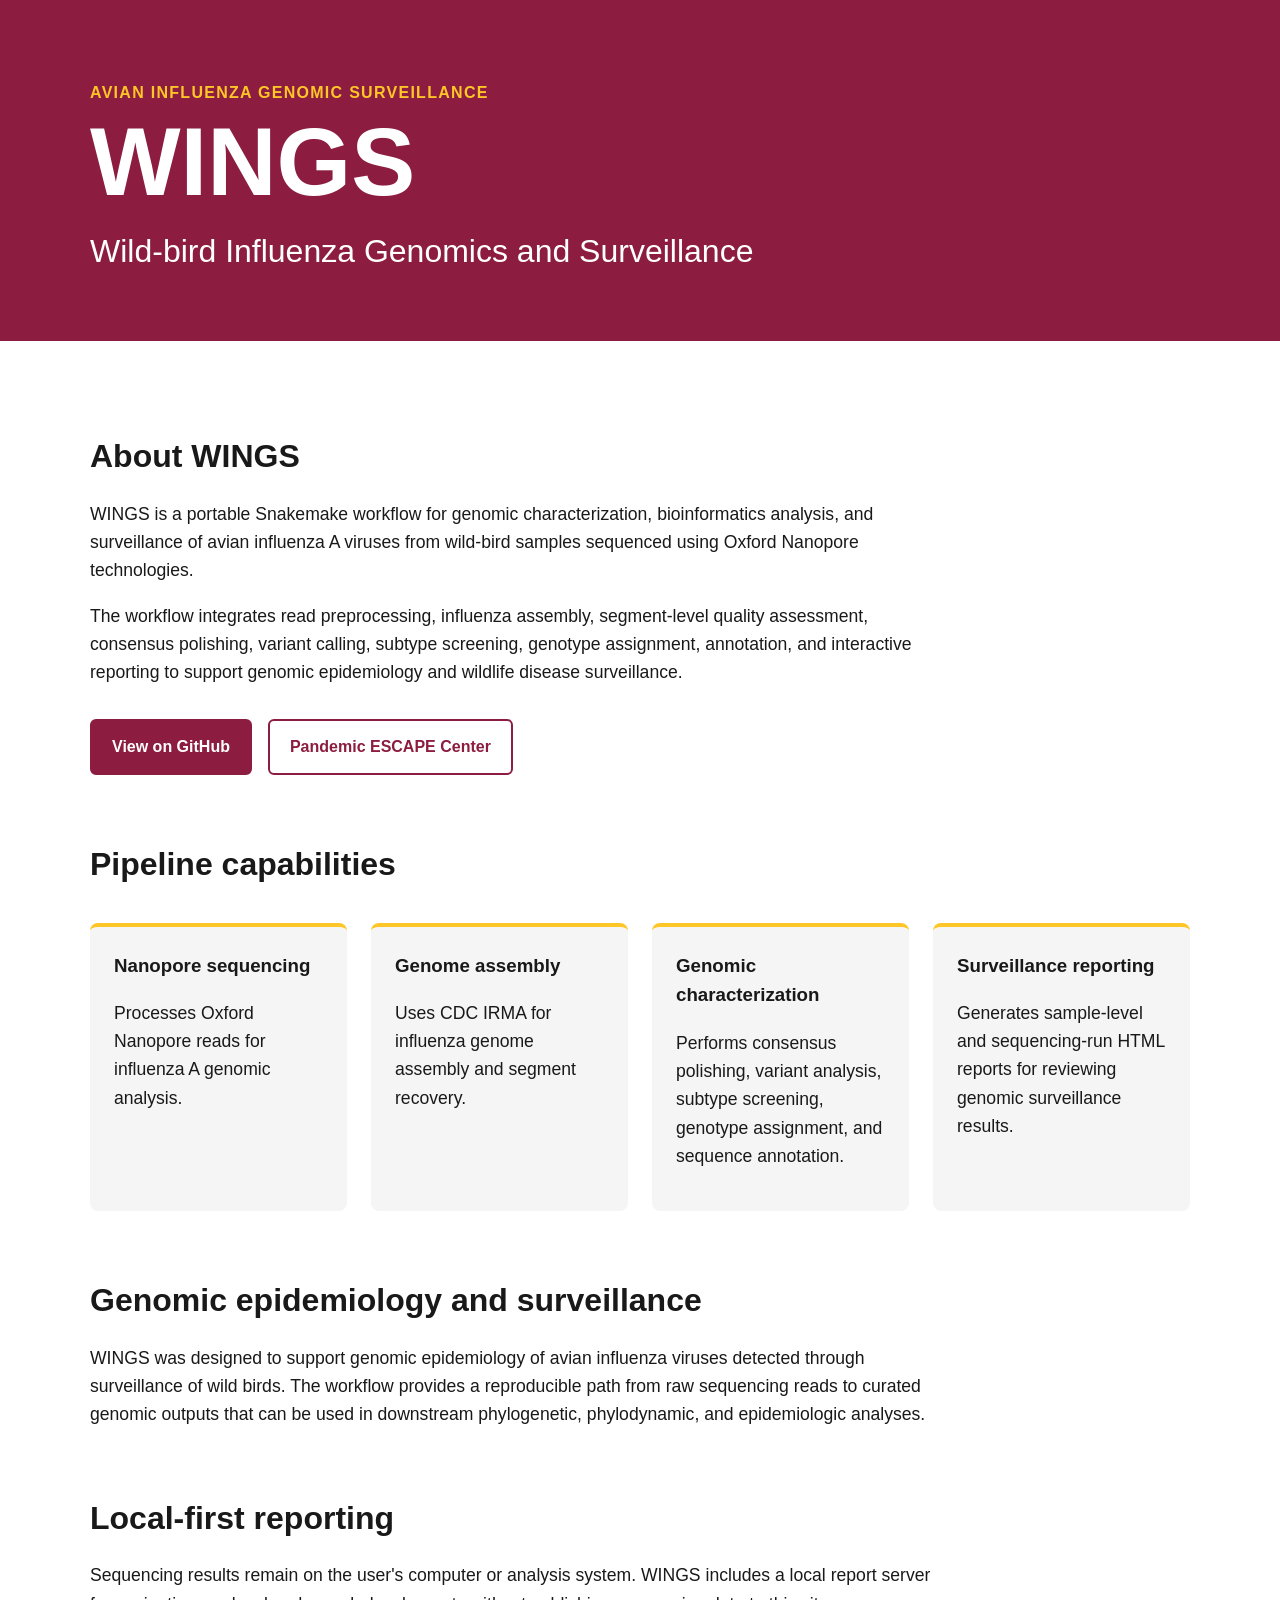
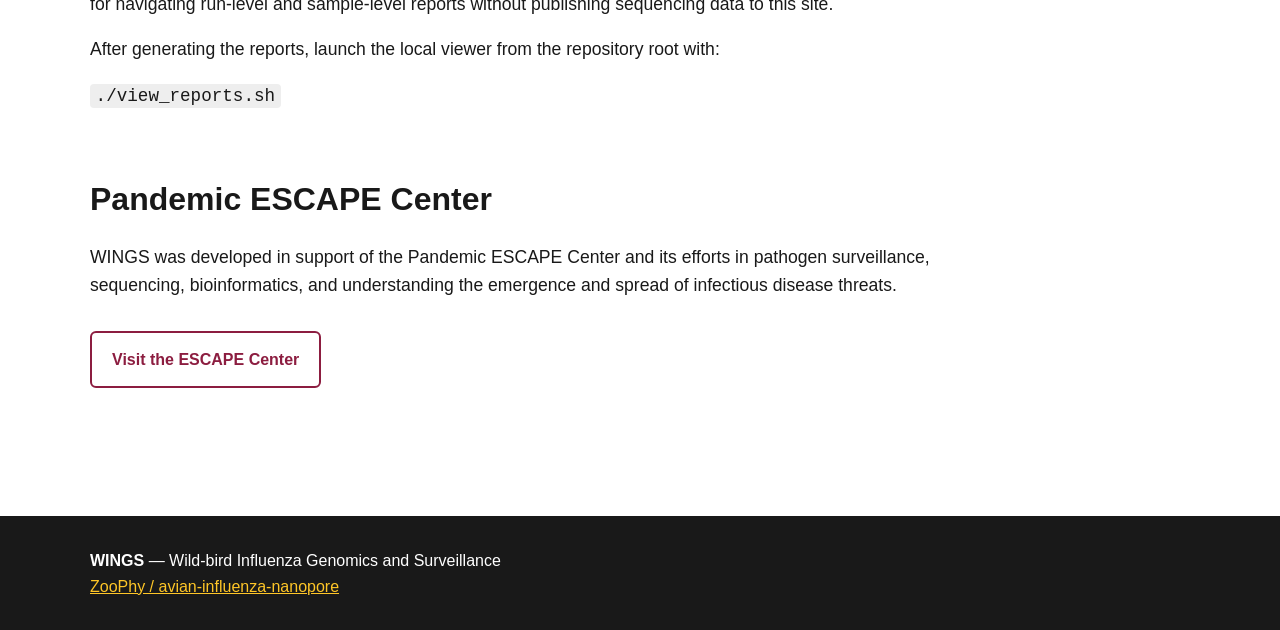
==== index.html @ 20aaf6ae "Added HTML page for local wings reports" ====
<!DOCTYPE html>
<html lang="en">
<head>
  <meta charset="UTF-8">
  <meta name="viewport" content="width=device-width, initial-scale=1.0">

  <title>WINGS | Wild-bird Influenza Genomics and Surveillance</title>

  <meta
    name="description"
    content="WINGS is a bioinformatics workflow for genomic characterization and surveillance of avian influenza viruses from wild-bird samples."
  >

  <style>
    :root {
      --maroon: #8C1D40;
      --gold: #FFC627;
      --black: #191919;
      --gray: #5c6670;
      --light-gray: #f5f5f5;
      --white: #ffffff;
    }

    * {
      box-sizing: border-box;
    }

    body {
      margin: 0;
      font-family: -apple-system, BlinkMacSystemFont, "Segoe UI", Arial, sans-serif;
      color: var(--black);
      background: var(--white);
      line-height: 1.6;
    }

    header {
      background: var(--maroon);
      color: var(--white);
      padding: 5rem 1.5rem 4rem;
    }

    .container {
      max-width: 1100px;
      margin: 0 auto;
    }

    .eyebrow {
      color: var(--gold);
      font-weight: 700;
      text-transform: uppercase;
      letter-spacing: 0.08em;
      margin-bottom: 0.5rem;
    }

    h1 {
      font-size: clamp(3rem, 8vw, 6rem);
      line-height: 1;
      margin: 0;
    }

    .subtitle {
      font-size: clamp(1.25rem, 3vw, 2rem);
      margin-top: 1rem;
      max-width: 850px;
    }

    main {
      padding: 4rem 1.5rem;
    }

    section {
      margin-bottom: 4rem;
    }

    h2 {
      font-size: 2rem;
      margin-bottom: 1rem;
    }

    p {
      font-size: 1.1rem;
      max-width: 850px;
    }

    .buttons {
      display: flex;
      flex-wrap: wrap;
      gap: 1rem;
      margin-top: 2rem;
    }

    .button {
      display: inline-block;
      padding: 0.85rem 1.25rem;
      border-radius: 6px;
      text-decoration: none;
      font-weight: 700;
      border: 2px solid var(--maroon);
    }

    .button-primary {
      background: var(--maroon);
      color: var(--white);
    }

    .button-secondary {
      background: var(--white);
      color: var(--maroon);
    }

    .grid {
      display: grid;
      grid-template-columns: repeat(auto-fit, minmax(230px, 1fr));
      gap: 1.5rem;
      margin-top: 2rem;
    }

    .card {
      background: var(--light-gray);
      padding: 1.5rem;
      border-radius: 8px;
      border-top: 4px solid var(--gold);
    }

    .card h3 {
      margin-top: 0;
    }

    code {
      background: #eeeeee;
      padding: 0.15rem 0.35rem;
      border-radius: 4px;
    }

    footer {
      background: var(--black);
      color: var(--white);
      padding: 2rem 1.5rem;
    }

    footer a {
      color: var(--gold);
    }
  </style>
</head>

<body>

<header>
  <div class="container">
    <div class="eyebrow">Avian Influenza Genomic Surveillance</div>

    <h1>WINGS</h1>

    <div class="subtitle">
      Wild-bird Influenza Genomics and Surveillance
    </div>
  </div>
</header>

<main>
  <div class="container">

    <section>
      <h2>About WINGS</h2>

      <p>
        WINGS is a portable Snakemake workflow for genomic characterization,
        bioinformatics analysis, and surveillance of avian influenza A viruses
        from wild-bird samples sequenced using Oxford Nanopore technologies.
      </p>

      <p>
        The workflow integrates read preprocessing, influenza assembly,
        segment-level quality assessment, consensus polishing, variant calling,
        subtype screening, genotype assignment, annotation, and interactive
        reporting to support genomic epidemiology and wildlife disease
        surveillance.
      </p>

      <div class="buttons">
        <a
          class="button button-primary"
          href="https://github.com/ZooPhy/avian-influenza-nanopore"
        >
          View on GitHub
        </a>

        <a
          class="button button-secondary"
          href="https://escape.engr.uky.edu/"
        >
          Pandemic ESCAPE Center
        </a>
      </div>
    </section>

    <section>
      <h2>Pipeline capabilities</h2>

      <div class="grid">

        <div class="card">
          <h3>Nanopore sequencing</h3>
          <p>
            Processes Oxford Nanopore reads for influenza A genomic analysis.
          </p>
        </div>

        <div class="card">
          <h3>Genome assembly</h3>
          <p>
            Uses CDC IRMA for influenza genome assembly and segment recovery.
          </p>
        </div>

        <div class="card">
          <h3>Genomic characterization</h3>
          <p>
            Performs consensus polishing, variant analysis, subtype screening,
            genotype assignment, and sequence annotation.
          </p>
        </div>

        <div class="card">
          <h3>Surveillance reporting</h3>
          <p>
            Generates sample-level and sequencing-run HTML reports for
            reviewing genomic surveillance results.
          </p>
        </div>

      </div>
    </section>

    <section>
      <h2>Genomic epidemiology and surveillance</h2>

      <p>
        WINGS was designed to support genomic epidemiology of avian influenza
        viruses detected through surveillance of wild birds. The workflow
        provides a reproducible path from raw sequencing reads to curated
        genomic outputs that can be used in downstream phylogenetic,
        phylodynamic, and epidemiologic analyses.
      </p>
    </section>

    <section>
      <h2>Local-first reporting</h2>

      <p>
        Sequencing results remain on the user's computer or analysis system.
        WINGS includes a local report server for navigating run-level and
        sample-level reports without publishing sequencing data to this site.
      </p>

      <p>
        After generating the reports, launch the local viewer from the
        repository root with:
      </p>

      <p>
        <code>./view_reports.sh</code>
      </p>
    </section>

    <section>
      <h2>Pandemic ESCAPE Center</h2>

      <p>
        WINGS was developed in support of the Pandemic ESCAPE Center and its
        efforts in pathogen surveillance, sequencing, bioinformatics, and
        understanding the emergence and spread of infectious disease threats.
      </p>

      <div class="buttons">
        <a
          class="button button-secondary"
          href="https://escape.engr.uky.edu/"
        >
          Visit the ESCAPE Center
        </a>
      </div>
    </section>

  </div>
</main>

<footer>
  <div class="container">
    <strong>WINGS</strong> — Wild-bird Influenza Genomics and Surveillance
    <br>
    <a href="https://github.com/ZooPhy/avian-influenza-nanopore">
      ZooPhy / avian-influenza-nanopore
    </a>
  </div>
</footer>

</body>
</html>
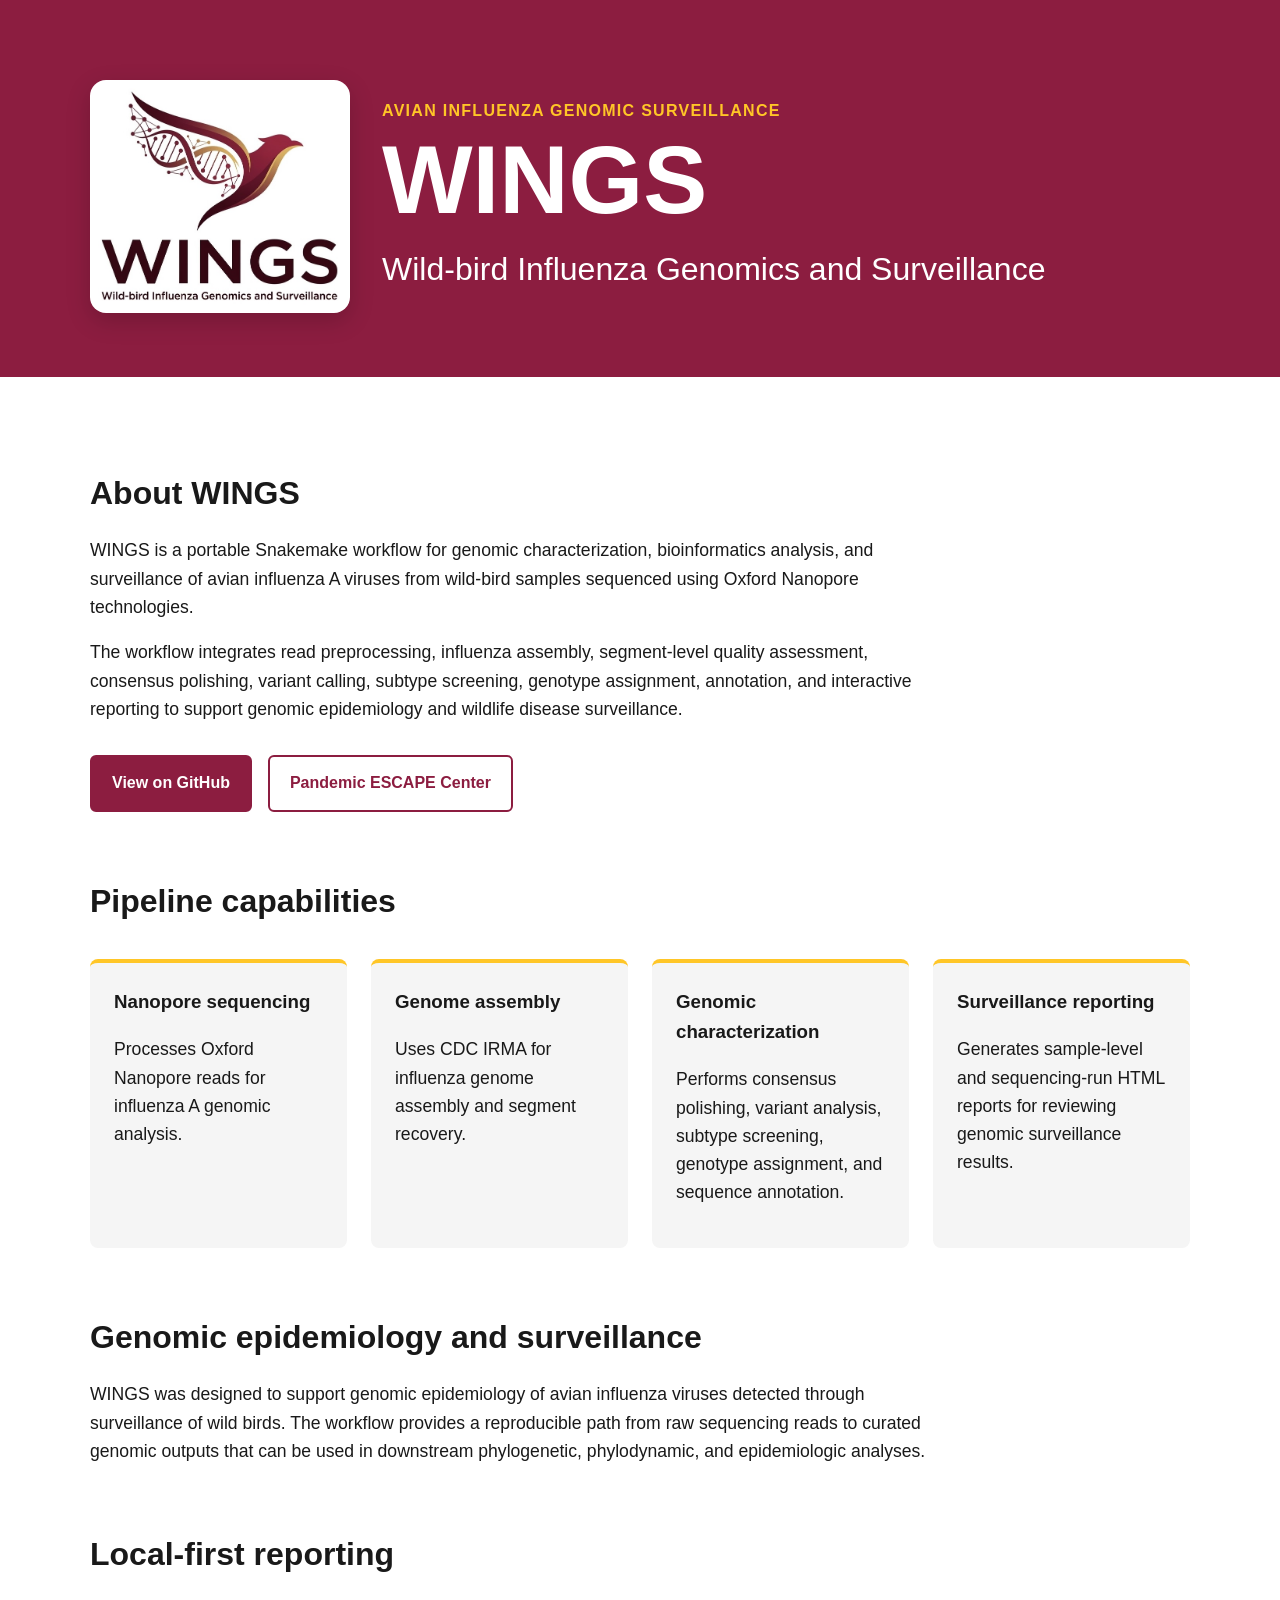
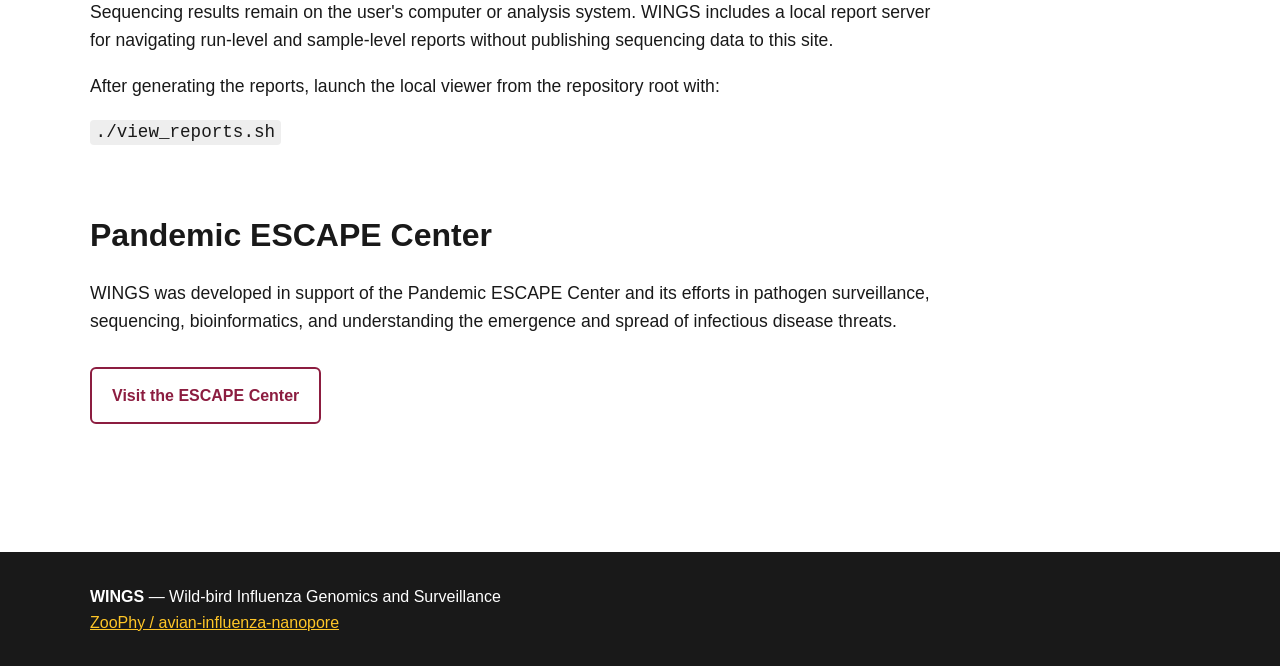
==== commit ba06d70f: "Add WINGS logo to landing page" ====
--- a/index.html
+++ b/index.html
@@ -132,6 +132,32 @@
       border-radius: 4px;
     }
 
+    .hero-wrap {
+      display: flex;
+      align-items: center;
+      gap: 2rem;
+      flex-wrap: wrap;
+    }
+
+    .hero-logo {
+      width: min(260px, 34vw);
+      max-width: 260px;
+      border-radius: 16px;
+      background: var(--white);
+      padding: 0.5rem;
+      box-shadow: 0 8px 24px rgba(0, 0, 0, 0.18);
+    }
+
+    .hero-copy {
+      flex: 1 1 460px;
+    }
+
+    @media (max-width: 700px) {
+      .hero-logo {
+        width: 180px;
+      }
+    }
+
     footer {
       background: var(--black);
       color: var(--white);
@@ -148,12 +174,22 @@
 
 <header>
   <div class="container">
-    <div class="eyebrow">Avian Influenza Genomic Surveillance</div>
-
-    <h1>WINGS</h1>
-
-    <div class="subtitle">
-      Wild-bird Influenza Genomics and Surveillance
+    <div class="hero-wrap">
+      <img
+        class="hero-logo"
+        src="wings_logo.jpg"
+        alt="WINGS logo: stylized wild bird with a DNA helix"
+      >
+
+      <div class="hero-copy">
+        <div class="eyebrow">Avian Influenza Genomic Surveillance</div>
+
+        <h1>WINGS</h1>
+
+        <div class="subtitle">
+          Wild-bird Influenza Genomics and Surveillance
+        </div>
+      </div>
     </div>
   </div>
 </header>
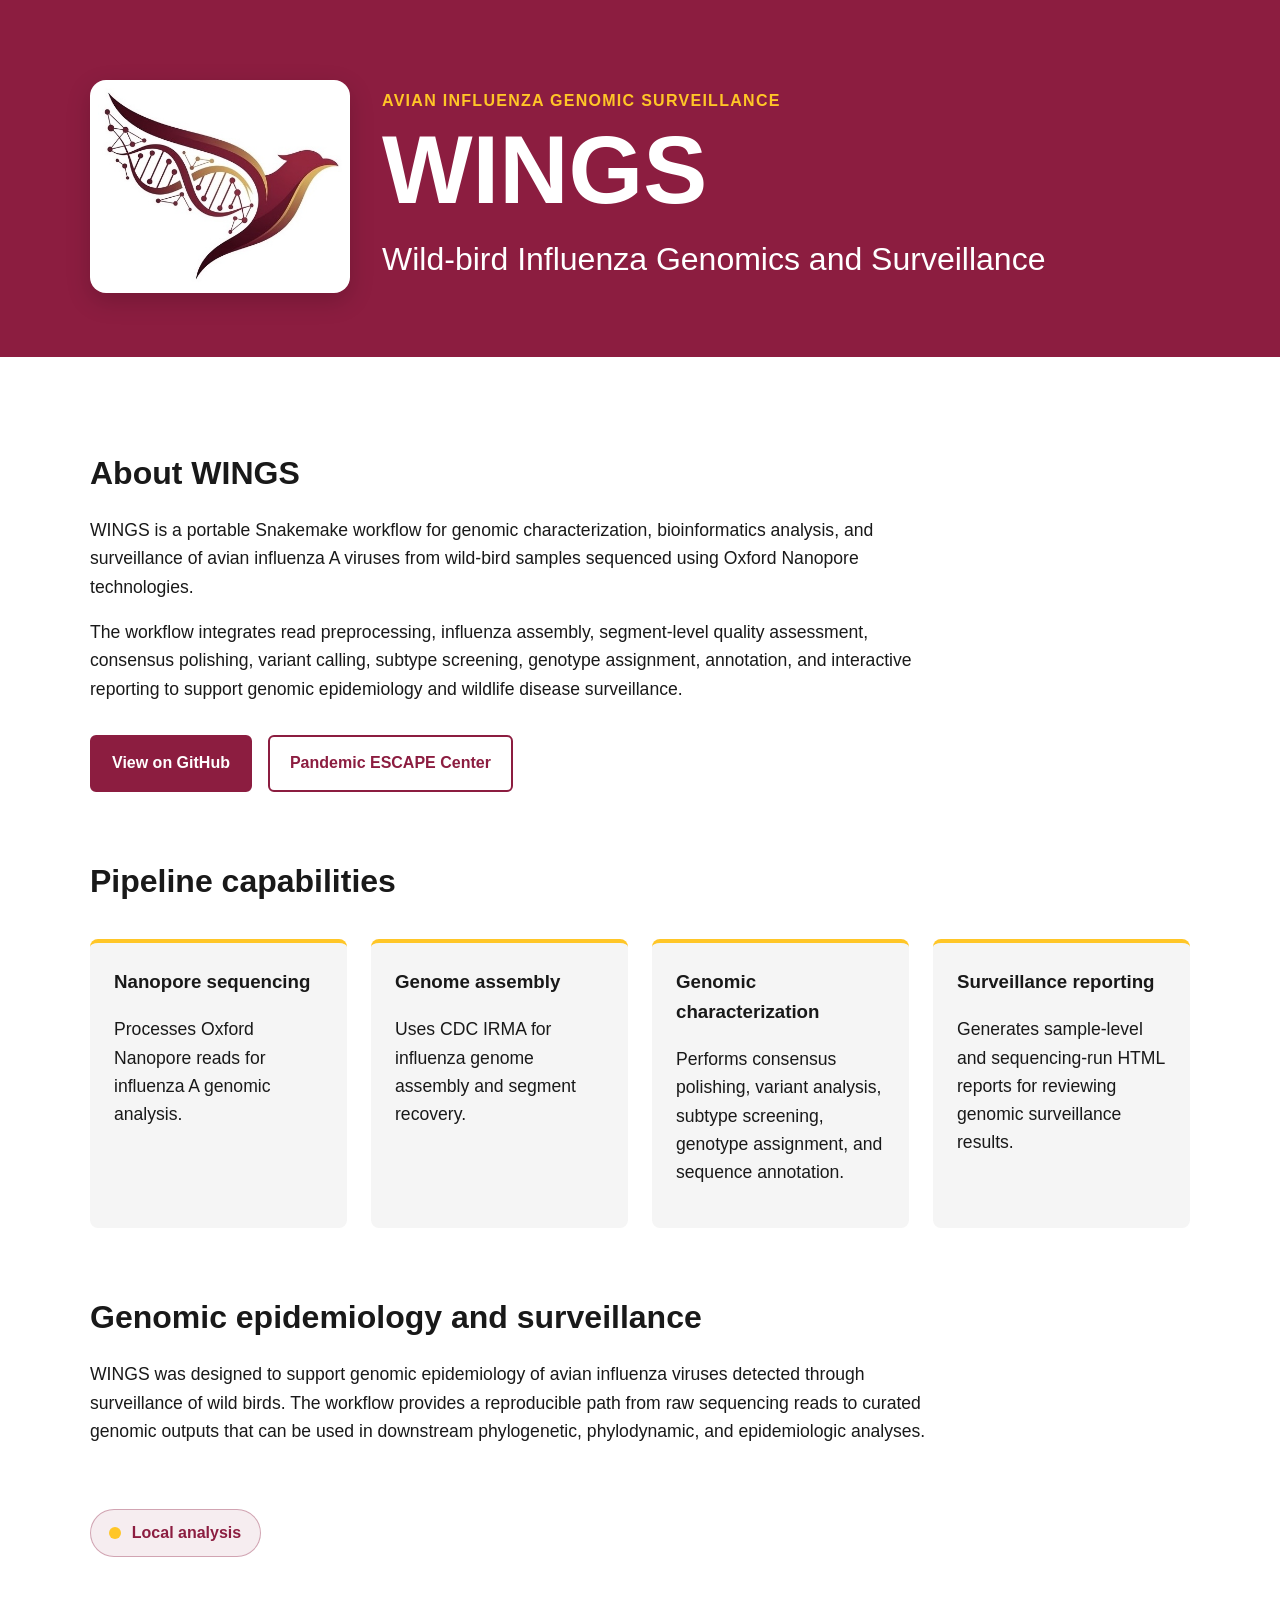
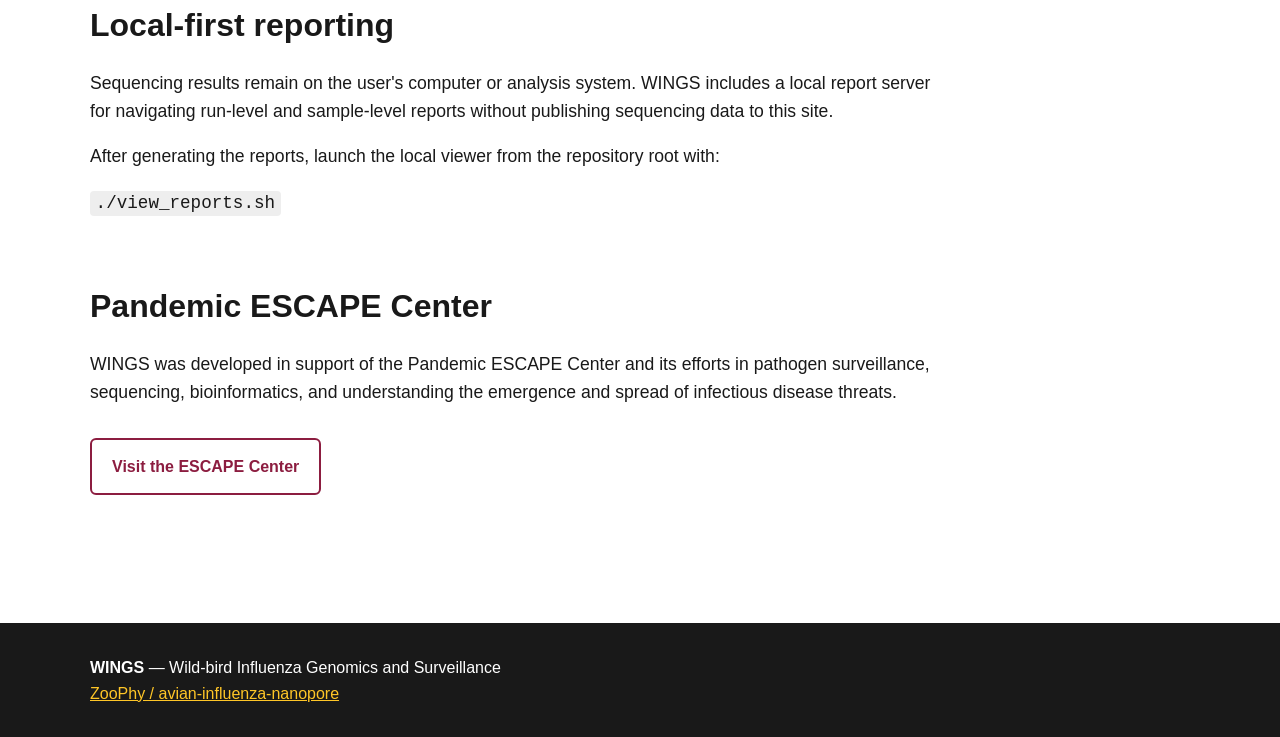
==== commit 850d5250: "Rebrand workflow as WINGS and align report headers" ====
--- a/index.html
+++ b/index.html
@@ -158,6 +158,29 @@
       }
     }
 
+
+    .local-badge {
+      display: inline-flex;
+      align-items: center;
+      gap: 0.65rem;
+      padding: 0.65rem 1.15rem;
+      border: 1.5px solid rgba(140, 29, 64, 0.35);
+      border-radius: 999px;
+      background: rgba(140, 29, 64, 0.08);
+      color: var(--maroon);
+      font-weight: 700;
+      font-size: 1rem;
+      margin-bottom: 1rem;
+    }
+
+    .local-dot {
+      width: 0.75rem;
+      height: 0.75rem;
+      border-radius: 50%;
+      background: var(--gold);
+      flex: 0 0 auto;
+    }
+
     footer {
       background: var(--black);
       color: var(--white);
@@ -282,6 +305,11 @@
     </section>
 
     <section>
+      <div class="local-badge" aria-label="Local analysis">
+        <span class="local-dot" aria-hidden="true"></span>
+        Local analysis
+      </div>
+
       <h2>Local-first reporting</h2>
 
       <p>
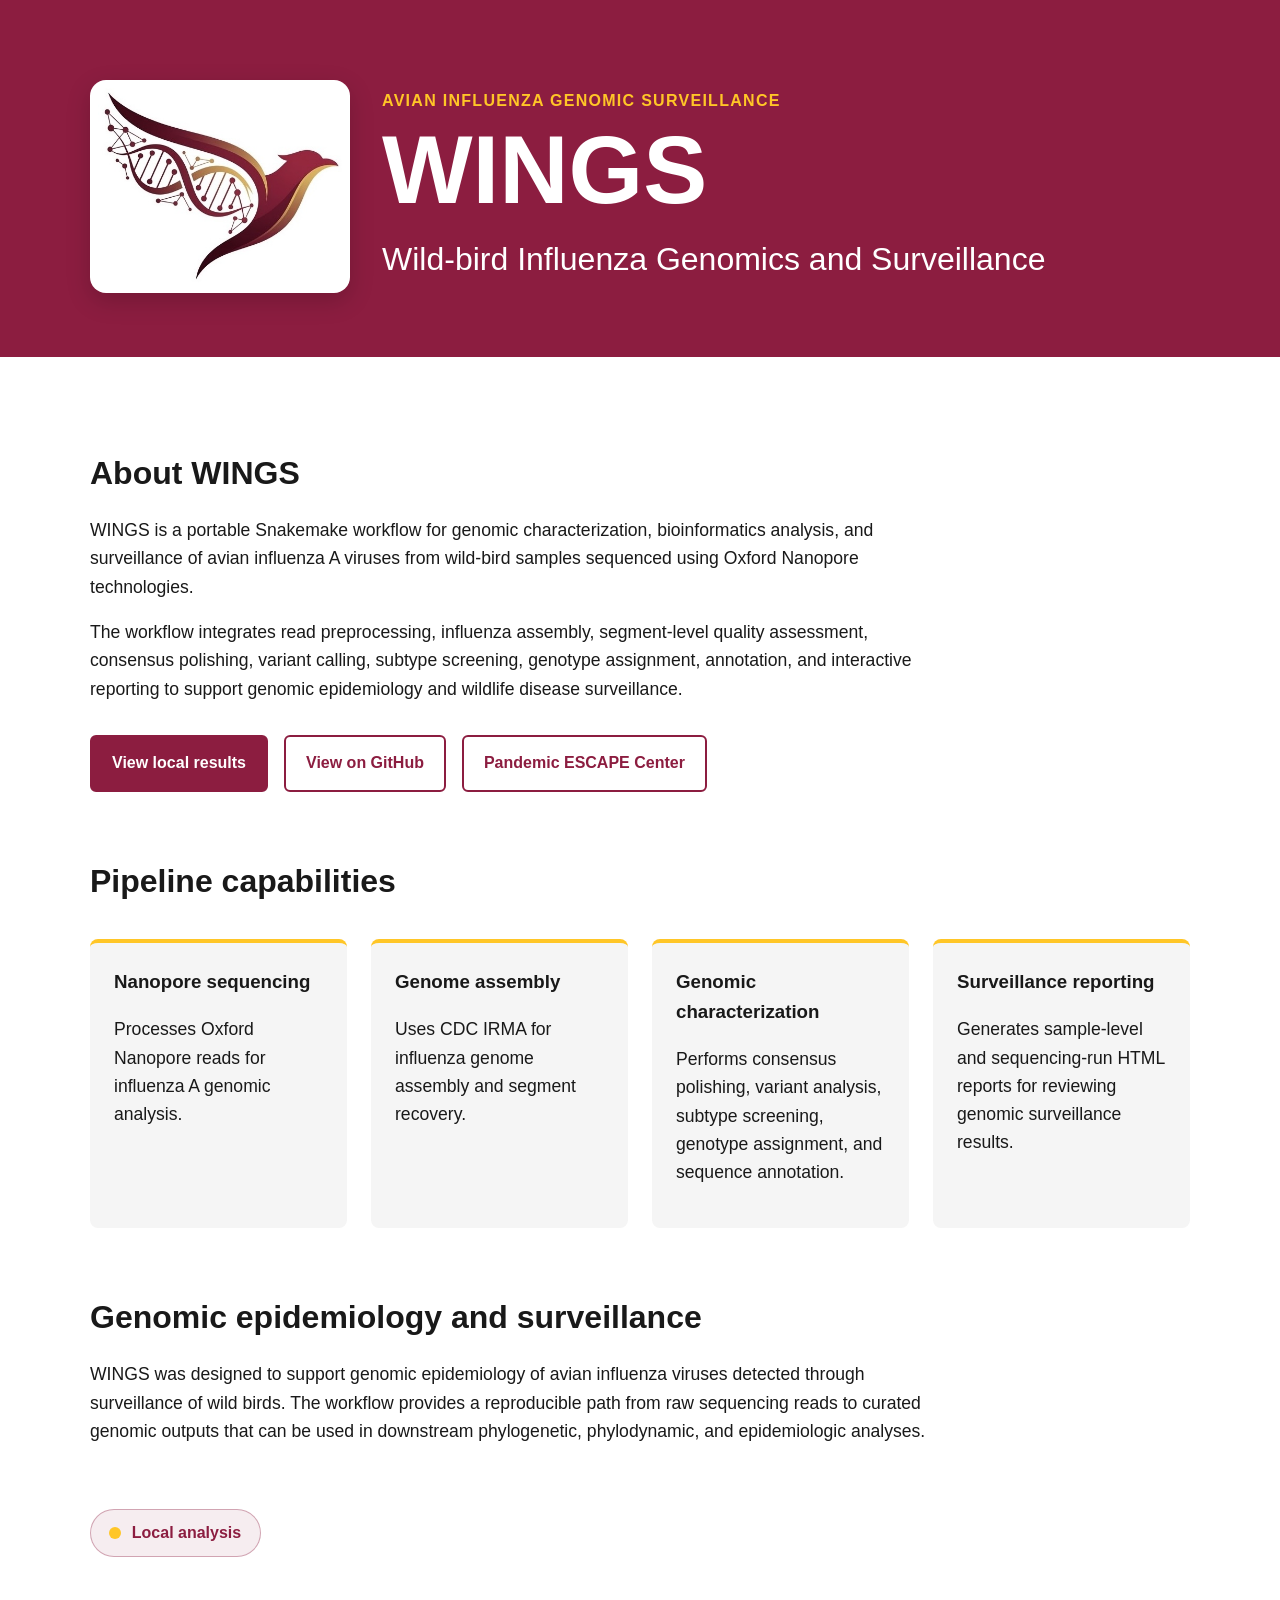
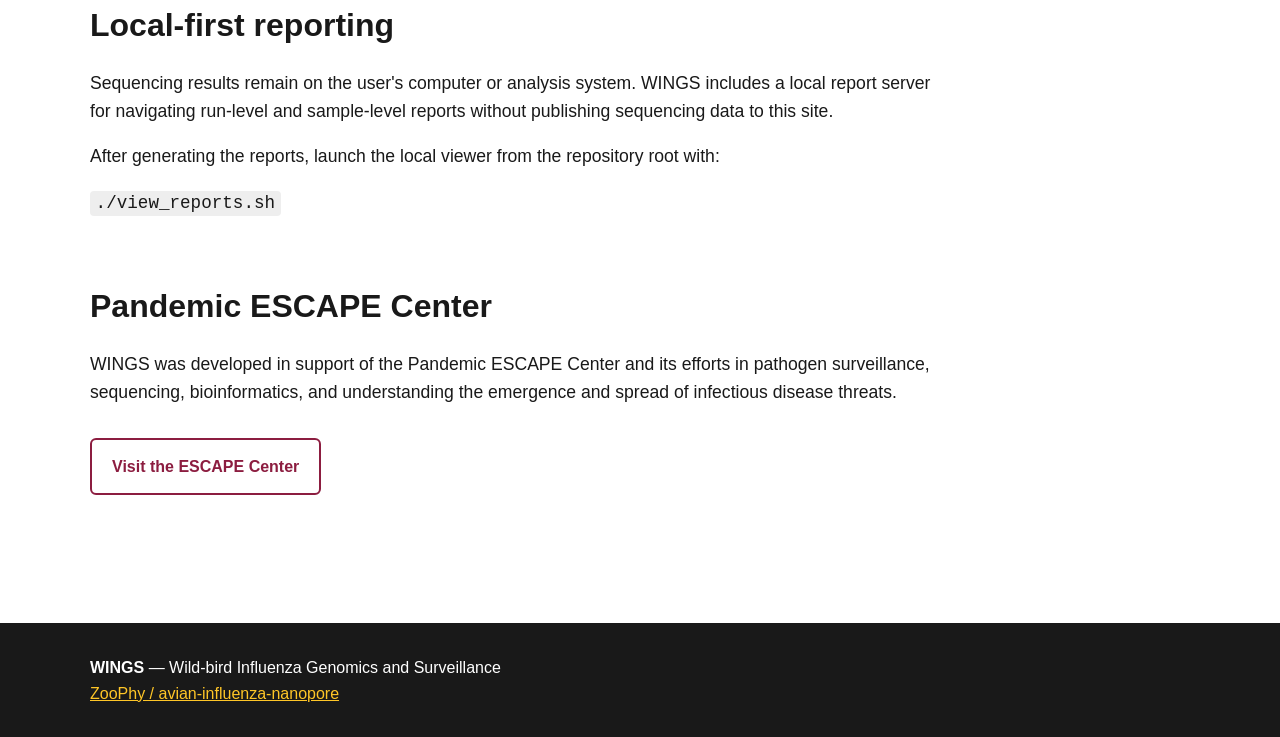
==== commit 4c9129e5: "Updated wings html" ====
--- a/index.html
+++ b/index.html
@@ -240,6 +240,13 @@
       <div class="buttons">
         <a
           class="button button-primary"
+          href="http://127.0.0.1:4174/run_summary/run_summary.html"
+        >
+          View local results
+        </a>
+
+        <a
+          class="button button-secondary"
           href="https://github.com/ZooPhy/avian-influenza-nanopore"
         >
           View on GitHub
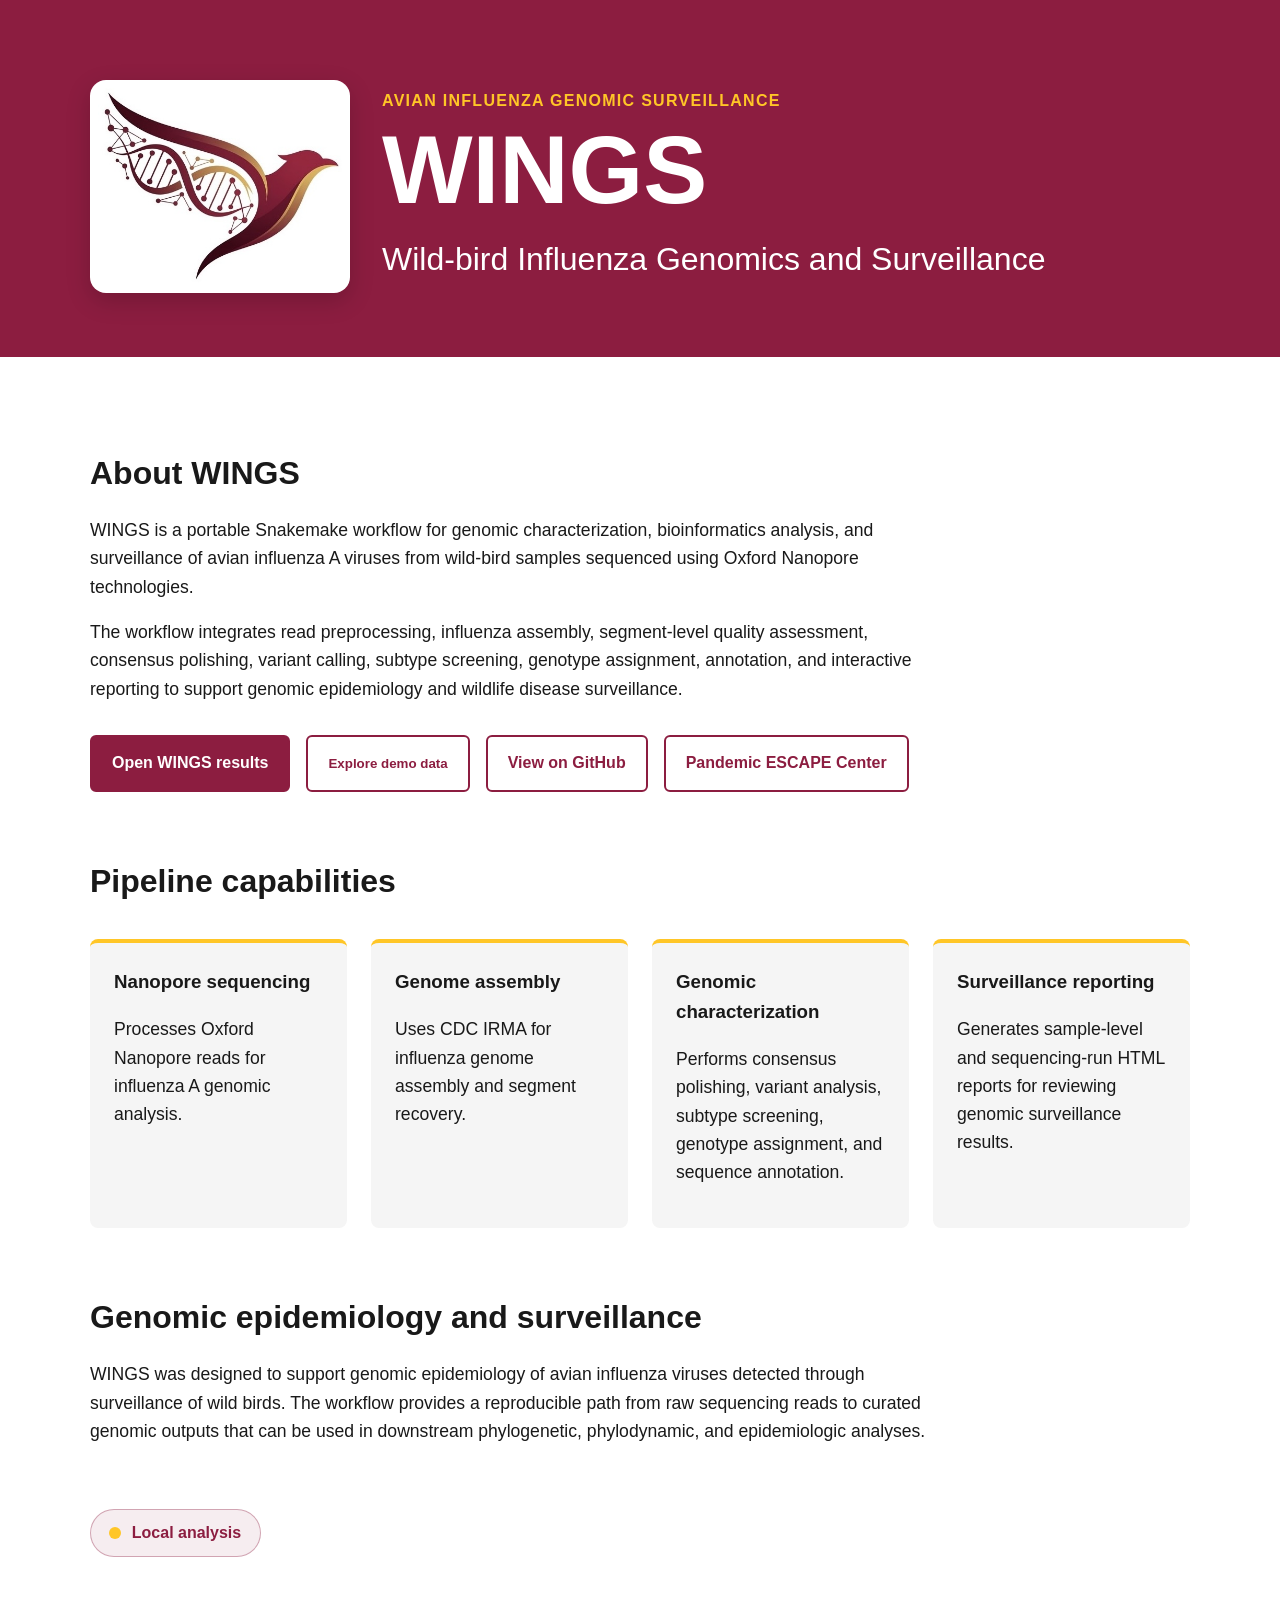
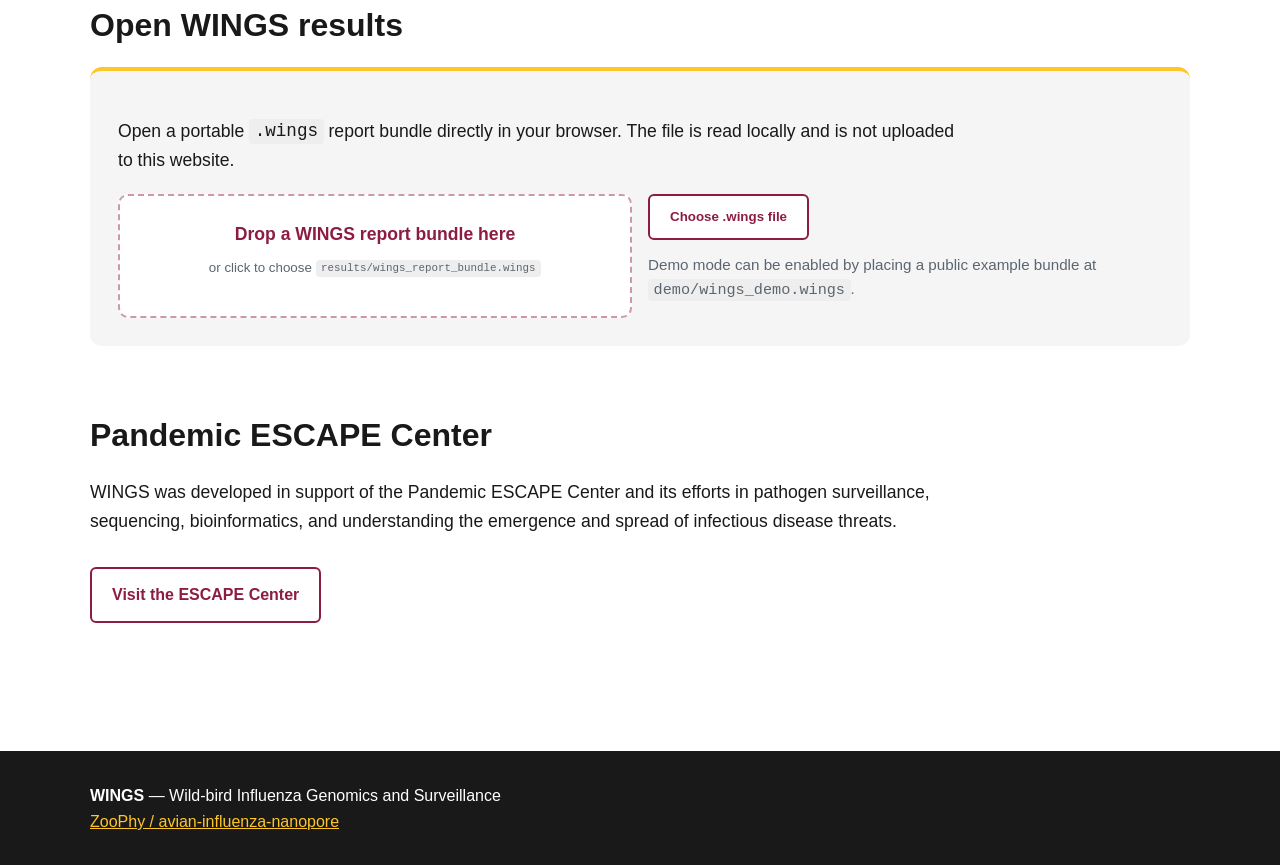
==== commit 970b5404: "Add portable WINGS report bundle viewer" ====
--- a/index.html
+++ b/index.html
@@ -181,6 +181,138 @@
       flex: 0 0 auto;
     }
 
+    .modal-backdrop {
+      position: fixed;
+      inset: 0;
+      background: rgba(0, 0, 0, 0.55);
+      display: none;
+      align-items: center;
+      justify-content: center;
+      padding: 1.5rem;
+      z-index: 1000;
+    }
+
+    .modal-backdrop.is-open { display: flex; }
+
+    .modal {
+      width: min(560px, 100%);
+      background: var(--white);
+      border-radius: 12px;
+      box-shadow: 0 18px 50px rgba(0, 0, 0, 0.3);
+      padding: 1.75rem;
+    }
+
+    .modal h2 { margin-top: 0; margin-bottom: 0.75rem; }
+    .modal p { font-size: 1rem; }
+
+    .modal-command {
+      display: block;
+      margin: 1rem 0;
+      padding: 0.85rem 1rem;
+      background: var(--light-gray);
+      border-left: 4px solid var(--gold);
+      border-radius: 6px;
+      font-family: ui-monospace, SFMono-Regular, Menlo, Monaco, Consolas, monospace;
+      overflow-wrap: anywhere;
+    }
+
+    .modal-actions {
+      display: flex;
+      flex-wrap: wrap;
+      gap: 0.75rem;
+      margin-top: 1.25rem;
+    }
+
+    .modal-close {
+      background: var(--white);
+      color: var(--maroon);
+      cursor: pointer;
+    }
+
+    .results-launcher {
+      background: var(--light-gray);
+      border-radius: 12px;
+      padding: 1.75rem;
+      border-top: 4px solid var(--gold);
+    }
+
+    .results-actions {
+      display: grid;
+      grid-template-columns: repeat(auto-fit, minmax(260px, 1fr));
+      gap: 1rem;
+      margin-top: 1.25rem;
+    }
+
+    .drop-zone {
+      border: 2px dashed rgba(140, 29, 64, 0.45);
+      border-radius: 10px;
+      background: var(--white);
+      padding: 1.5rem;
+      text-align: center;
+      cursor: pointer;
+      transition: border-color .15s ease, background .15s ease;
+    }
+
+    .drop-zone.is-dragover {
+      border-color: var(--maroon);
+      background: #fff8df;
+    }
+
+    .drop-zone strong {
+      display: block;
+      color: var(--maroon);
+      font-size: 1.1rem;
+      margin-bottom: .35rem;
+    }
+
+    .drop-zone small {
+      color: var(--gray);
+    }
+
+    .results-note {
+      color: var(--gray);
+      font-size: .95rem;
+      margin-top: .8rem;
+    }
+
+    .viewer-shell {
+      margin-top: 1.5rem;
+      display: none;
+    }
+
+    .viewer-shell.is-open {
+      display: block;
+    }
+
+    .viewer-toolbar {
+      display: flex;
+      flex-wrap: wrap;
+      align-items: center;
+      justify-content: space-between;
+      gap: .75rem;
+      margin-bottom: .75rem;
+    }
+
+    .viewer-status {
+      color: var(--gray);
+      font-size: .95rem;
+    }
+
+    .viewer-toolbar-actions {
+      display: flex;
+      flex-wrap: wrap;
+      gap: .65rem;
+      align-items: center;
+    }
+
+    .viewer-frame {
+      width: 100%;
+      min-height: 78vh;
+      border: 1px solid #d7d7d7;
+      border-radius: 10px;
+      background: var(--white);
+    }
+
     footer {
       background: var(--black);
       color: var(--white);
@@ -238,12 +370,11 @@
       </p>
 
       <div class="buttons">
-        <a
-          class="button button-primary"
-          href="http://127.0.0.1:4174/run_summary/run_summary.html"
-        >
-          View local results
-        </a>
+        <a class="button button-primary" href="#results-viewer">Open WINGS results</a>
+
+        <button class="button button-secondary" type="button" id="open-demo-results">
+          Explore demo data
+        </button>
 
         <a
           class="button button-secondary"
@@ -311,28 +442,47 @@
       </p>
     </section>
 
-    <section>
+    <section id="results-viewer">
       <div class="local-badge" aria-label="Local analysis">
         <span class="local-dot" aria-hidden="true"></span>
         Local analysis
       </div>
 
-      <h2>Local-first reporting</h2>
-
-      <p>
-        Sequencing results remain on the user's computer or analysis system.
-        WINGS includes a local report server for navigating run-level and
-        sample-level reports without publishing sequencing data to this site.
-      </p>
-
-      <p>
-        After generating the reports, launch the local viewer from the
-        repository root with:
-      </p>
-
-      <p>
-        <code>./view_reports.sh</code>
-      </p>
+      <h2>Open WINGS results</h2>
+
+      <div class="results-launcher">
+        <p>
+          Open a portable <code>.wings</code> report bundle directly in your browser.
+          The file is read locally and is not uploaded to this website.
+        </p>
+
+        <div class="results-actions">
+          <div class="drop-zone" id="wings-drop-zone" tabindex="0" role="button" aria-controls="wings-file-input">
+            <strong>Drop a WINGS report bundle here</strong>
+            <small>or click to choose <code>results/wings_report_bundle.wings</code></small>
+          </div>
+
+          <div>
+            <button class="button button-secondary" type="button" id="choose-wings-file">Choose .wings file</button>
+            <input id="wings-file-input" type="file" accept=".wings,application/json" hidden>
+            <p class="results-note">
+              Demo mode can be enabled by placing a public example bundle at
+              <code>demo/wings_demo.wings</code>.
+            </p>
+          </div>
+        </div>
+
+        <div class="viewer-shell" id="wings-viewer-shell">
+          <div class="viewer-toolbar">
+            <div class="viewer-status" id="wings-viewer-status">No bundle loaded.</div>
+            <div class="viewer-toolbar-actions">
+              <button class="button button-secondary" type="button" id="back-to-run-summary" hidden>Back to run summary</button>
+              <button class="button button-secondary" type="button" id="close-wings-viewer">Close results</button>
+            </div>
+          </div>
+          <iframe class="viewer-frame" id="wings-viewer-frame" title="WINGS report viewer" sandbox="allow-scripts allow-same-origin allow-popups allow-downloads"></iframe>
+        </div>
+      </div>
     </section>
 
     <section>
@@ -367,5 +517,181 @@
   </div>
 </footer>
 
+<script>
+  const demoButton = document.getElementById("open-demo-results");
+  const chooseButton = document.getElementById("choose-wings-file");
+  const fileInput = document.getElementById("wings-file-input");
+  const dropZone = document.getElementById("wings-drop-zone");
+  const viewerShell = document.getElementById("wings-viewer-shell");
+  const viewerFrame = document.getElementById("wings-viewer-frame");
+  const viewerStatus = document.getElementById("wings-viewer-status");
+  const backToRunSummary = document.getElementById("back-to-run-summary");
+  const closeViewer = document.getElementById("close-wings-viewer");
+
+  let currentBundle = null;
+  let currentRunLabel = "WINGS run summary";
+
+  function normalizeSampleKey(value) {
+    return String(value || "").replace(/\.sample_summary\.html$/i, "").replace(/^.*\//, "");
+  }
+
+  function getSampleHtml(bundle, sampleId) {
+    if (!bundle || !bundle.samples) return null;
+
+    const direct = bundle.samples[sampleId];
+    if (typeof direct === "string") return direct;
+    if (direct && typeof direct === "object" && typeof direct.html === "string") return direct.html;
+
+    const normalized = normalizeSampleKey(sampleId);
+    for (const [key, value] of Object.entries(bundle.samples)) {
+      const filename = value && typeof value === "object" ? value.filename : "";
+      const keyMatches = normalizeSampleKey(key) === normalized;
+      const filenameMatches = filename && normalizeSampleKey(filename) === normalized;
+
+      if (keyMatches || filenameMatches) {
+        if (typeof value === "string") return value;
+        if (value && typeof value === "object" && typeof value.html === "string") return value.html;
+      }
+    }
+    return null;
+  }
+
+  function renderHtml(html, label, viewType = "report") {
+    if (!html) throw new Error(`No HTML was found for ${label}.`);
+    viewerFrame.srcdoc = html;
+    viewerStatus.textContent = label;
+    backToRunSummary.hidden = viewType !== "sample";
+    viewerShell.classList.add("is-open");
+    viewerShell.scrollIntoView({ behavior: "smooth", block: "start" });
+  }
+
+  function getRunSummaryHtml(bundle) {
+    if (!bundle || !bundle.run_summary) return null;
+    if (typeof bundle.run_summary === "string") return bundle.run_summary;
+    if (typeof bundle.run_summary === "object" && typeof bundle.run_summary.html === "string") {
+      return bundle.run_summary.html;
+    }
+    return null;
+  }
+
+  function renderRunSummary(bundle, label) {
+    currentBundle = bundle;
+    currentRunLabel = label || "WINGS run summary";
+    renderHtml(getRunSummaryHtml(bundle), currentRunLabel, "run");
+  }
+
+  function validateBundle(bundle) {
+    if (!bundle || typeof bundle !== "object") throw new Error("The selected file is not a valid WINGS bundle.");
+    if (bundle.format !== "WINGS_REPORT_BUNDLE") throw new Error("This file is not a WINGS report bundle.");
+    if (!getRunSummaryHtml(bundle)) throw new Error("The bundle does not contain a run summary.");
+    if (!bundle.samples || typeof bundle.samples !== "object") throw new Error("The bundle does not contain sample reports.");
+    return bundle;
+  }
+
+  async function loadBundleFile(file) {
+    const text = await file.text();
+    const bundle = validateBundle(JSON.parse(text));
+    renderRunSummary(bundle, `${file.name} · ${Object.keys(bundle.samples).length} sample reports`);
+  }
+
+  async function loadDemo() {
+    try {
+      viewerStatus.textContent = "Loading demo data…";
+      const response = await fetch("demo/wings_demo.wings", { cache: "no-store" });
+      if (!response.ok) throw new Error("Demo bundle is not available yet.");
+      const bundle = validateBundle(await response.json());
+      renderRunSummary(bundle, `Demo WINGS run · ${Object.keys(bundle.samples).length} sample reports`);
+    } catch (error) {
+      alert(error.message);
+    }
+  }
+
+  chooseButton.addEventListener("click", () => fileInput.click());
+  dropZone.addEventListener("click", () => fileInput.click());
+  dropZone.addEventListener("keydown", (event) => {
+    if (event.key === "Enter" || event.key === " ") {
+      event.preventDefault();
+      fileInput.click();
+    }
+  });
+
+  fileInput.addEventListener("change", async () => {
+    if (!fileInput.files.length) return;
+    try {
+      await loadBundleFile(fileInput.files[0]);
+    } catch (error) {
+      alert(error.message);
+    } finally {
+      fileInput.value = "";
+    }
+  });
+
+  ["dragenter", "dragover"].forEach((name) => {
+    dropZone.addEventListener(name, (event) => {
+      event.preventDefault();
+      dropZone.classList.add("is-dragover");
+    });
+  });
+
+  ["dragleave", "drop"].forEach((name) => {
+    dropZone.addEventListener(name, (event) => {
+      event.preventDefault();
+      dropZone.classList.remove("is-dragover");
+    });
+  });
+
+  dropZone.addEventListener("drop", async (event) => {
+    const file = event.dataTransfer.files && event.dataTransfer.files[0];
+    if (!file) return;
+    try {
+      await loadBundleFile(file);
+    } catch (error) {
+      alert(error.message);
+    }
+  });
+
+  demoButton.addEventListener("click", loadDemo);
+
+  backToRunSummary.addEventListener("click", () => {
+    if (!currentBundle) return;
+    renderHtml(getRunSummaryHtml(currentBundle), currentRunLabel, "run");
+  });
+
+  closeViewer.addEventListener("click", () => {
+    currentBundle = null;
+    currentRunLabel = "WINGS run summary";
+    viewerFrame.removeAttribute("srcdoc");
+    viewerShell.classList.remove("is-open");
+    viewerStatus.textContent = "No bundle loaded.";
+    backToRunSummary.hidden = true;
+  });
+
+  viewerFrame.addEventListener("load", () => {
+    if (!currentBundle) return;
+    let doc;
+    try {
+      doc = viewerFrame.contentDocument;
+    } catch {
+      return;
+    }
+    if (!doc) return;
+
+    doc.addEventListener("click", (event) => {
+      const link = event.target.closest("a");
+      if (!link) return;
+      const href = link.getAttribute("href") || "";
+      if (!/sample_summary\.html(?:[?#].*)?$/i.test(href)) return;
+
+      event.preventDefault();
+      const sampleHtml = getSampleHtml(currentBundle, href);
+      if (sampleHtml) {
+        renderHtml(sampleHtml, normalizeSampleKey(href), "sample");
+      } else {
+        alert("The selected sample report was not found in this WINGS bundle.");
+      }
+    });
+  });
+</script>
+
 </body>
 </html>
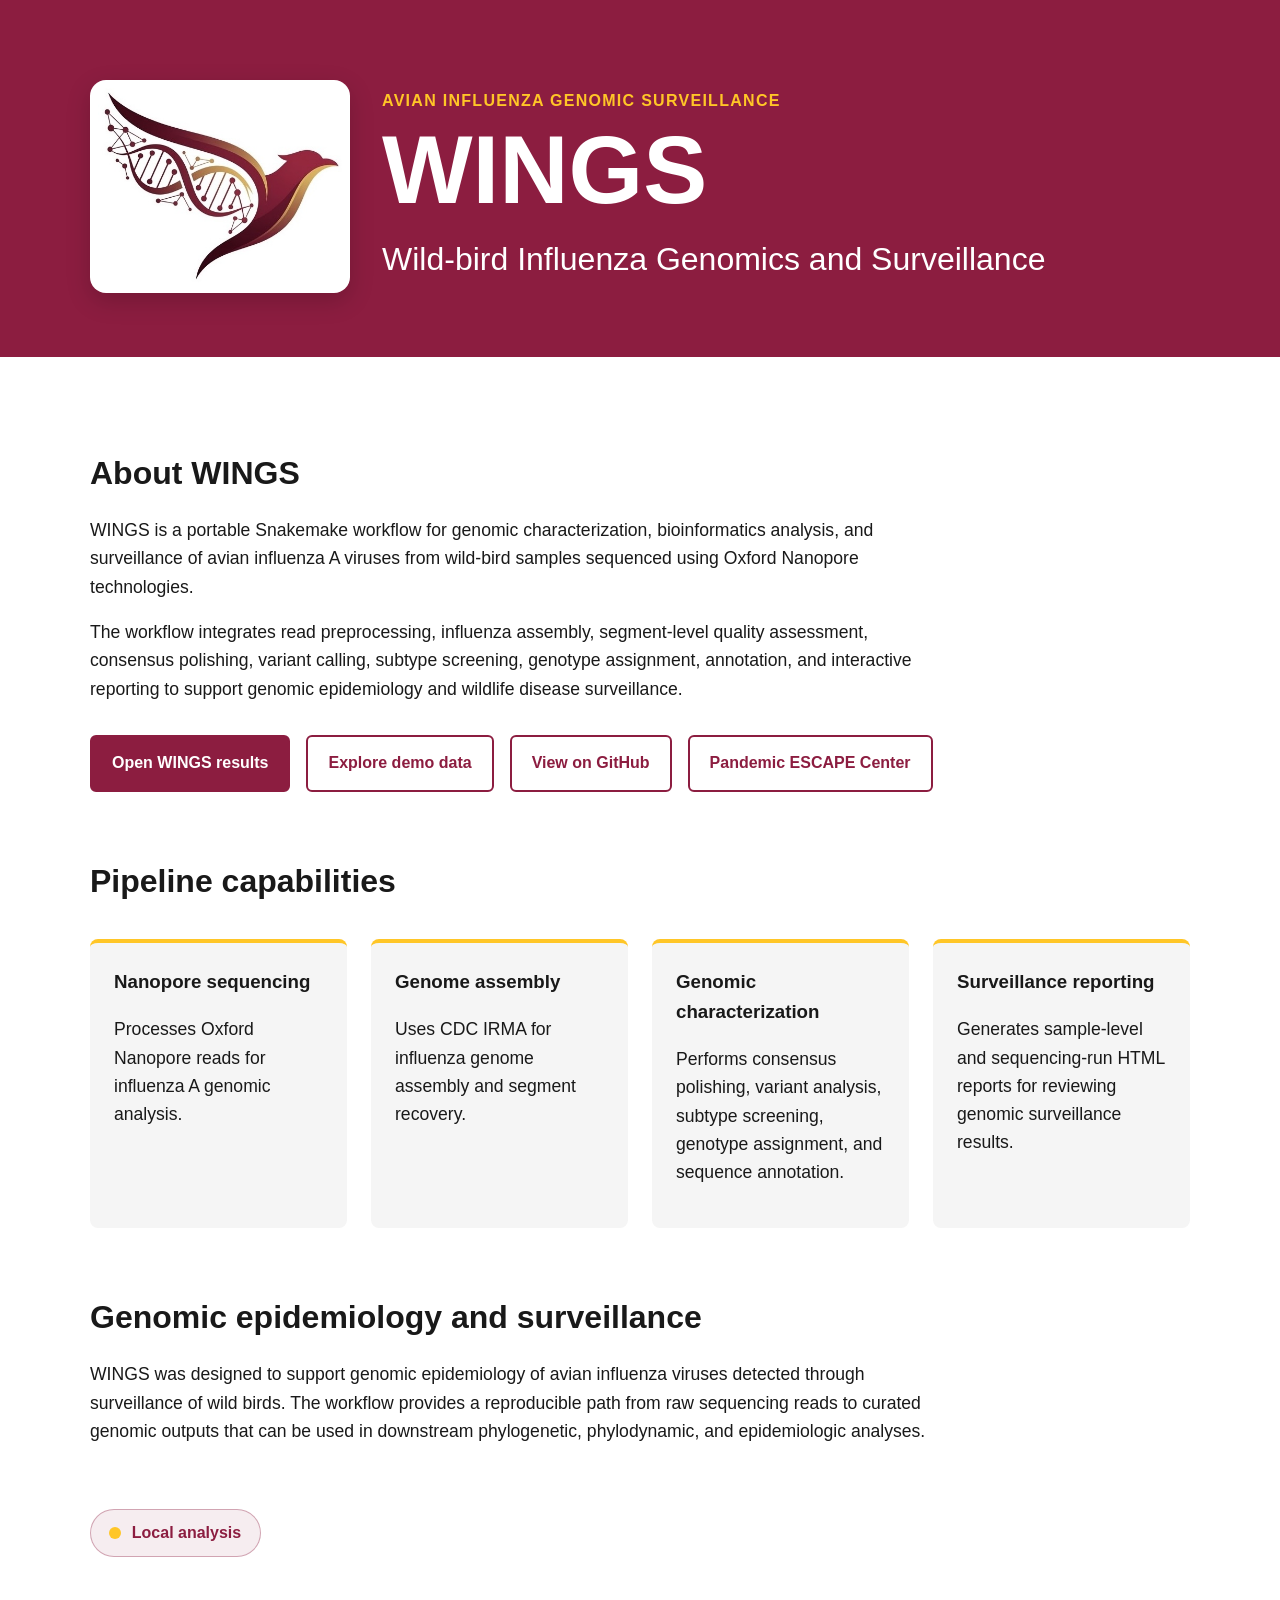
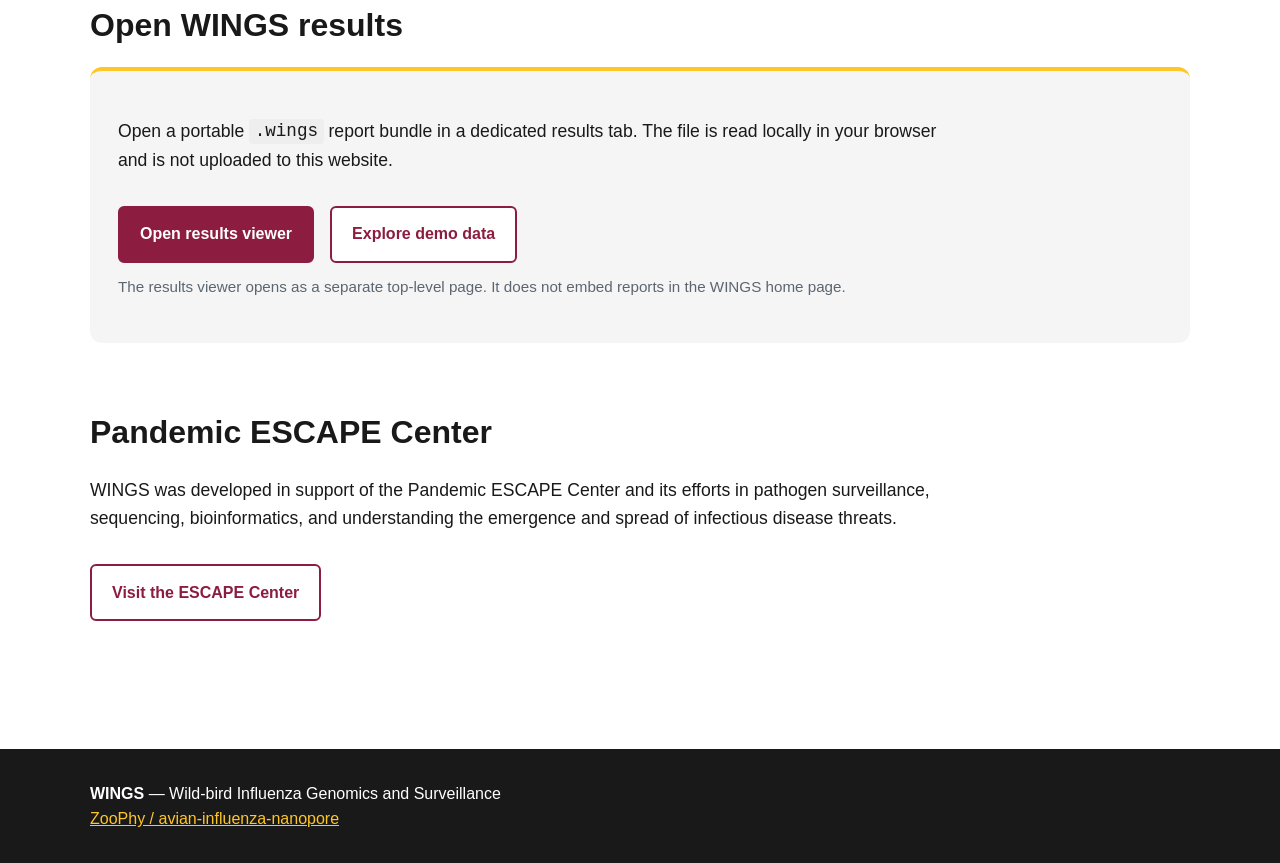
==== commit f7e5a095: "Move WINGS reports to dedicated results page" ====
--- a/index.html
+++ b/index.html
@@ -275,42 +275,11 @@
       margin-top: .8rem;
     }
 
-    .viewer-shell {
-      margin-top: 1.5rem;
-      display: none;
-    }
-
-    .viewer-shell.is-open {
-      display: block;
-    }
-
-    .viewer-toolbar {
-      display: flex;
-      flex-wrap: wrap;
-      align-items: center;
-      justify-content: space-between;
-      gap: .75rem;
-      margin-bottom: .75rem;
-    }
-
-    .viewer-status {
+    .results-status {
       color: var(--gray);
       font-size: .95rem;
-    }
-
-    .viewer-toolbar-actions {
-      display: flex;
-      flex-wrap: wrap;
-      gap: .65rem;
-      align-items: center;
-    }
-
-    .viewer-frame {
-      width: 100%;
-      min-height: 78vh;
-      border: 1px solid #d7d7d7;
-      border-radius: 10px;
-      background: var(--white);
+      margin-top: 1rem;
+      min-height: 1.5em;
     }
 
     footer {
@@ -370,11 +339,11 @@
       </p>
 
       <div class="buttons">
-        <a class="button button-primary" href="#results-viewer">Open WINGS results</a>
-
-        <button class="button button-secondary" type="button" id="open-demo-results">
+        <a class="button button-primary" href="results.html?v=20260809-2" target="_blank" rel="noopener">Open WINGS results</a>
+
+        <a class="button button-secondary" href="results.html?demo=1&v=20260809-2" target="_blank" rel="noopener">
           Explore demo data
-        </button>
+        </a>
 
         <a
           class="button button-secondary"
@@ -452,36 +421,22 @@
 
       <div class="results-launcher">
         <p>
-          Open a portable <code>.wings</code> report bundle directly in your browser.
-          The file is read locally and is not uploaded to this website.
+          Open a portable <code>.wings</code> report bundle in a dedicated results tab.
+          The file is read locally in your browser and is not uploaded to this website.
         </p>
 
-        <div class="results-actions">
-          <div class="drop-zone" id="wings-drop-zone" tabindex="0" role="button" aria-controls="wings-file-input">
-            <strong>Drop a WINGS report bundle here</strong>
-            <small>or click to choose <code>results/wings_report_bundle.wings</code></small>
-          </div>
-
-          <div>
-            <button class="button button-secondary" type="button" id="choose-wings-file">Choose .wings file</button>
-            <input id="wings-file-input" type="file" accept=".wings,application/json" hidden>
-            <p class="results-note">
-              Demo mode can be enabled by placing a public example bundle at
-              <code>demo/wings_demo.wings</code>.
-            </p>
-          </div>
-        </div>
-
-        <div class="viewer-shell" id="wings-viewer-shell">
-          <div class="viewer-toolbar">
-            <div class="viewer-status" id="wings-viewer-status">No bundle loaded.</div>
-            <div class="viewer-toolbar-actions">
-              <button class="button button-secondary" type="button" id="back-to-run-summary" hidden>Back to run summary</button>
-              <button class="button button-secondary" type="button" id="close-wings-viewer">Close results</button>
-            </div>
-          </div>
-          <iframe class="viewer-frame" id="wings-viewer-frame" title="WINGS report viewer" sandbox="allow-scripts allow-same-origin allow-popups allow-downloads"></iframe>
-        </div>
+        <div class="buttons">
+          <a class="button button-primary" href="results.html?v=20260809-2" target="_blank" rel="noopener">
+            Open results viewer
+          </a>
+          <a class="button button-secondary" href="results.html?demo=1&v=20260809-2" target="_blank" rel="noopener">
+            Explore demo data
+          </a>
+        </div>
+
+        <p class="results-note">
+          The results viewer opens as a separate top-level page. It does not embed reports in the WINGS home page.
+        </p>
       </div>
     </section>
 
@@ -517,181 +472,8 @@
   </div>
 </footer>
 
-<script>
-  const demoButton = document.getElementById("open-demo-results");
-  const chooseButton = document.getElementById("choose-wings-file");
-  const fileInput = document.getElementById("wings-file-input");
-  const dropZone = document.getElementById("wings-drop-zone");
-  const viewerShell = document.getElementById("wings-viewer-shell");
-  const viewerFrame = document.getElementById("wings-viewer-frame");
-  const viewerStatus = document.getElementById("wings-viewer-status");
-  const backToRunSummary = document.getElementById("back-to-run-summary");
-  const closeViewer = document.getElementById("close-wings-viewer");
-
-  let currentBundle = null;
-  let currentRunLabel = "WINGS run summary";
-
-  function normalizeSampleKey(value) {
-    return String(value || "").replace(/\.sample_summary\.html$/i, "").replace(/^.*\//, "");
-  }
-
-  function getSampleHtml(bundle, sampleId) {
-    if (!bundle || !bundle.samples) return null;
-
-    const direct = bundle.samples[sampleId];
-    if (typeof direct === "string") return direct;
-    if (direct && typeof direct === "object" && typeof direct.html === "string") return direct.html;
-
-    const normalized = normalizeSampleKey(sampleId);
-    for (const [key, value] of Object.entries(bundle.samples)) {
-      const filename = value && typeof value === "object" ? value.filename : "";
-      const keyMatches = normalizeSampleKey(key) === normalized;
-      const filenameMatches = filename && normalizeSampleKey(filename) === normalized;
-
-      if (keyMatches || filenameMatches) {
-        if (typeof value === "string") return value;
-        if (value && typeof value === "object" && typeof value.html === "string") return value.html;
-      }
-    }
-    return null;
-  }
-
-  function renderHtml(html, label, viewType = "report") {
-    if (!html) throw new Error(`No HTML was found for ${label}.`);
-    viewerFrame.srcdoc = html;
-    viewerStatus.textContent = label;
-    backToRunSummary.hidden = viewType !== "sample";
-    viewerShell.classList.add("is-open");
-    viewerShell.scrollIntoView({ behavior: "smooth", block: "start" });
-  }
-
-  function getRunSummaryHtml(bundle) {
-    if (!bundle || !bundle.run_summary) return null;
-    if (typeof bundle.run_summary === "string") return bundle.run_summary;
-    if (typeof bundle.run_summary === "object" && typeof bundle.run_summary.html === "string") {
-      return bundle.run_summary.html;
-    }
-    return null;
-  }
-
-  function renderRunSummary(bundle, label) {
-    currentBundle = bundle;
-    currentRunLabel = label || "WINGS run summary";
-    renderHtml(getRunSummaryHtml(bundle), currentRunLabel, "run");
-  }
-
-  function validateBundle(bundle) {
-    if (!bundle || typeof bundle !== "object") throw new Error("The selected file is not a valid WINGS bundle.");
-    if (bundle.format !== "WINGS_REPORT_BUNDLE") throw new Error("This file is not a WINGS report bundle.");
-    if (!getRunSummaryHtml(bundle)) throw new Error("The bundle does not contain a run summary.");
-    if (!bundle.samples || typeof bundle.samples !== "object") throw new Error("The bundle does not contain sample reports.");
-    return bundle;
-  }
-
-  async function loadBundleFile(file) {
-    const text = await file.text();
-    const bundle = validateBundle(JSON.parse(text));
-    renderRunSummary(bundle, `${file.name} · ${Object.keys(bundle.samples).length} sample reports`);
-  }
-
-  async function loadDemo() {
-    try {
-      viewerStatus.textContent = "Loading demo data…";
-      const response = await fetch("demo/wings_demo.wings", { cache: "no-store" });
-      if (!response.ok) throw new Error("Demo bundle is not available yet.");
-      const bundle = validateBundle(await response.json());
-      renderRunSummary(bundle, `Demo WINGS run · ${Object.keys(bundle.samples).length} sample reports`);
-    } catch (error) {
-      alert(error.message);
-    }
-  }
-
-  chooseButton.addEventListener("click", () => fileInput.click());
-  dropZone.addEventListener("click", () => fileInput.click());
-  dropZone.addEventListener("keydown", (event) => {
-    if (event.key === "Enter" || event.key === " ") {
-      event.preventDefault();
-      fileInput.click();
-    }
-  });
-
-  fileInput.addEventListener("change", async () => {
-    if (!fileInput.files.length) return;
-    try {
-      await loadBundleFile(fileInput.files[0]);
-    } catch (error) {
-      alert(error.message);
-    } finally {
-      fileInput.value = "";
-    }
-  });
-
-  ["dragenter", "dragover"].forEach((name) => {
-    dropZone.addEventListener(name, (event) => {
-      event.preventDefault();
-      dropZone.classList.add("is-dragover");
-    });
-  });
-
-  ["dragleave", "drop"].forEach((name) => {
-    dropZone.addEventListener(name, (event) => {
-      event.preventDefault();
-      dropZone.classList.remove("is-dragover");
-    });
-  });
-
-  dropZone.addEventListener("drop", async (event) => {
-    const file = event.dataTransfer.files && event.dataTransfer.files[0];
-    if (!file) return;
-    try {
-      await loadBundleFile(file);
-    } catch (error) {
-      alert(error.message);
-    }
-  });
-
-  demoButton.addEventListener("click", loadDemo);
-
-  backToRunSummary.addEventListener("click", () => {
-    if (!currentBundle) return;
-    renderHtml(getRunSummaryHtml(currentBundle), currentRunLabel, "run");
-  });
-
-  closeViewer.addEventListener("click", () => {
-    currentBundle = null;
-    currentRunLabel = "WINGS run summary";
-    viewerFrame.removeAttribute("srcdoc");
-    viewerShell.classList.remove("is-open");
-    viewerStatus.textContent = "No bundle loaded.";
-    backToRunSummary.hidden = true;
-  });
-
-  viewerFrame.addEventListener("load", () => {
-    if (!currentBundle) return;
-    let doc;
-    try {
-      doc = viewerFrame.contentDocument;
-    } catch {
-      return;
-    }
-    if (!doc) return;
-
-    doc.addEventListener("click", (event) => {
-      const link = event.target.closest("a");
-      if (!link) return;
-      const href = link.getAttribute("href") || "";
-      if (!/sample_summary\.html(?:[?#].*)?$/i.test(href)) return;
-
-      event.preventDefault();
-      const sampleHtml = getSampleHtml(currentBundle, href);
-      if (sampleHtml) {
-        renderHtml(sampleHtml, normalizeSampleKey(href), "sample");
-      } else {
-        alert("The selected sample report was not found in this WINGS bundle.");
-      }
-    });
-  });
-</script>
+<!-- WINGS_WEB_BUILD 2026-08-09-separate-results-v2 -->
+
 
 </body>
 </html>
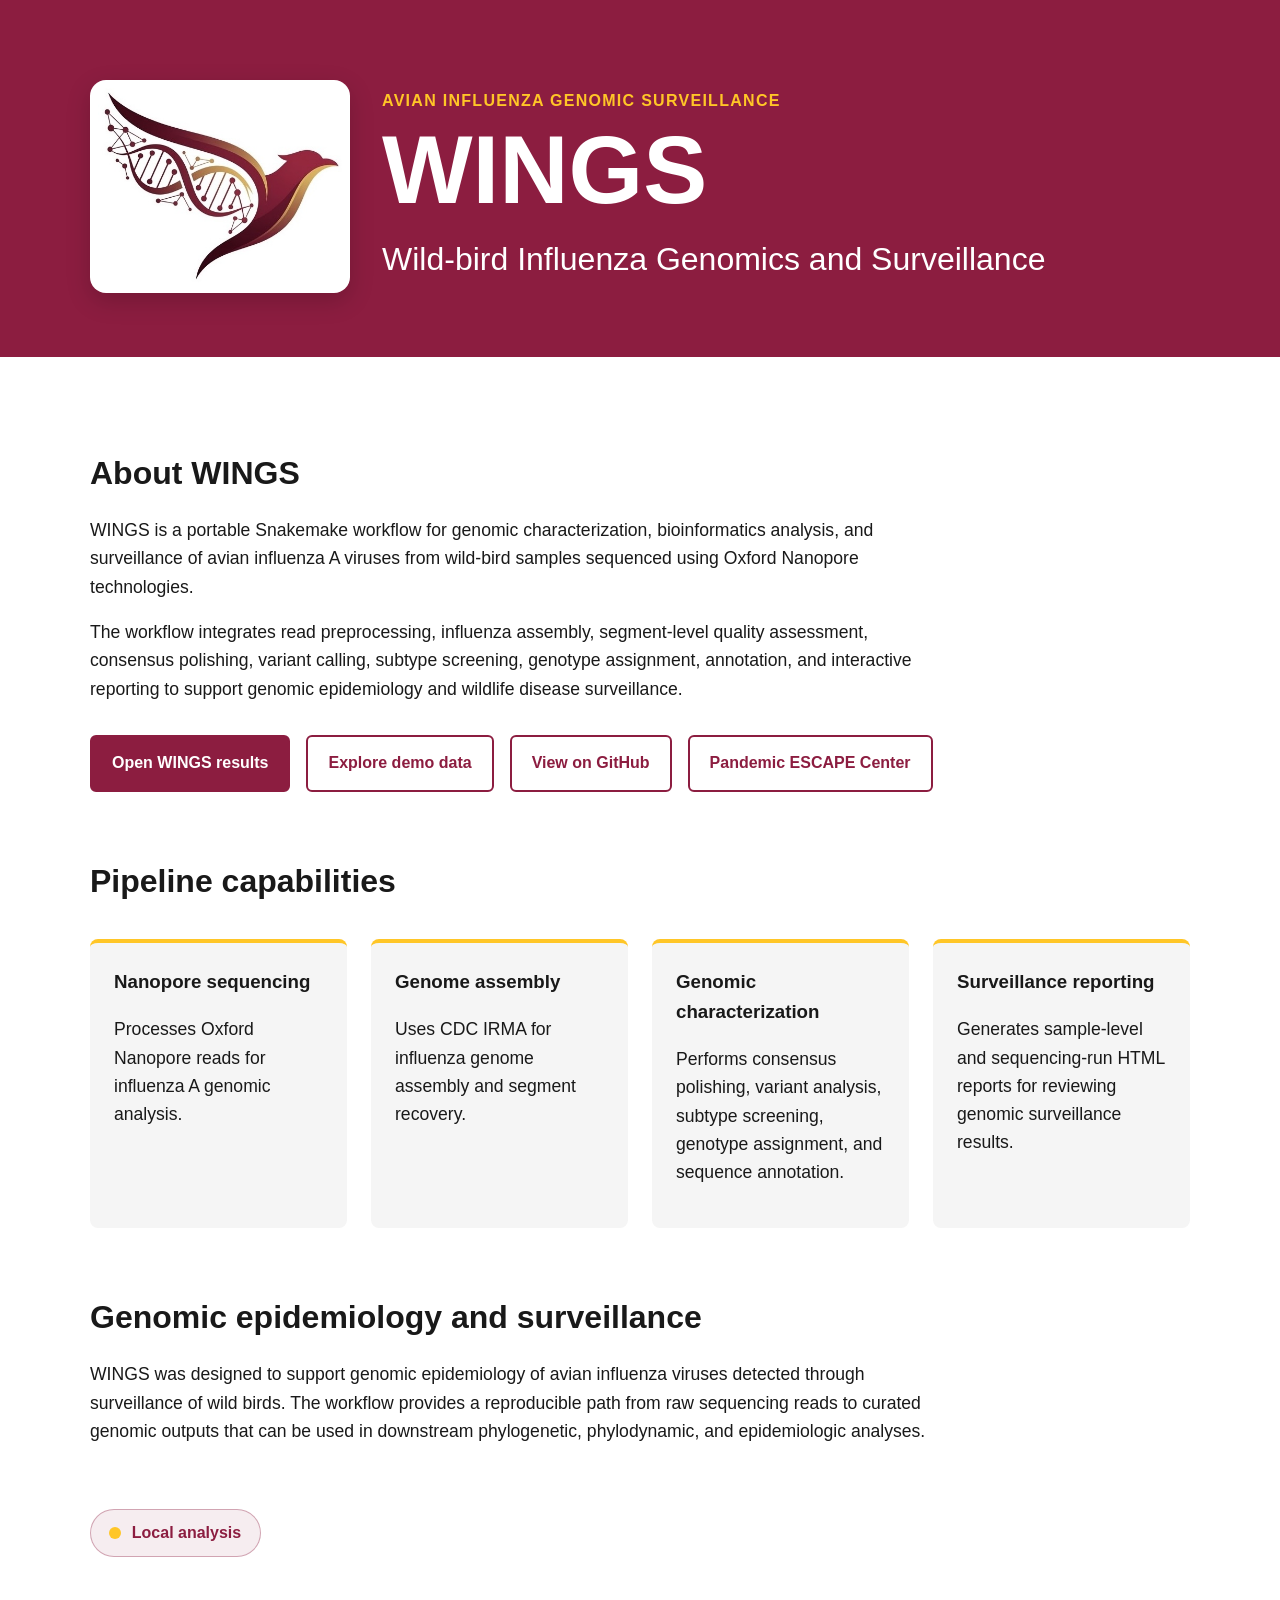
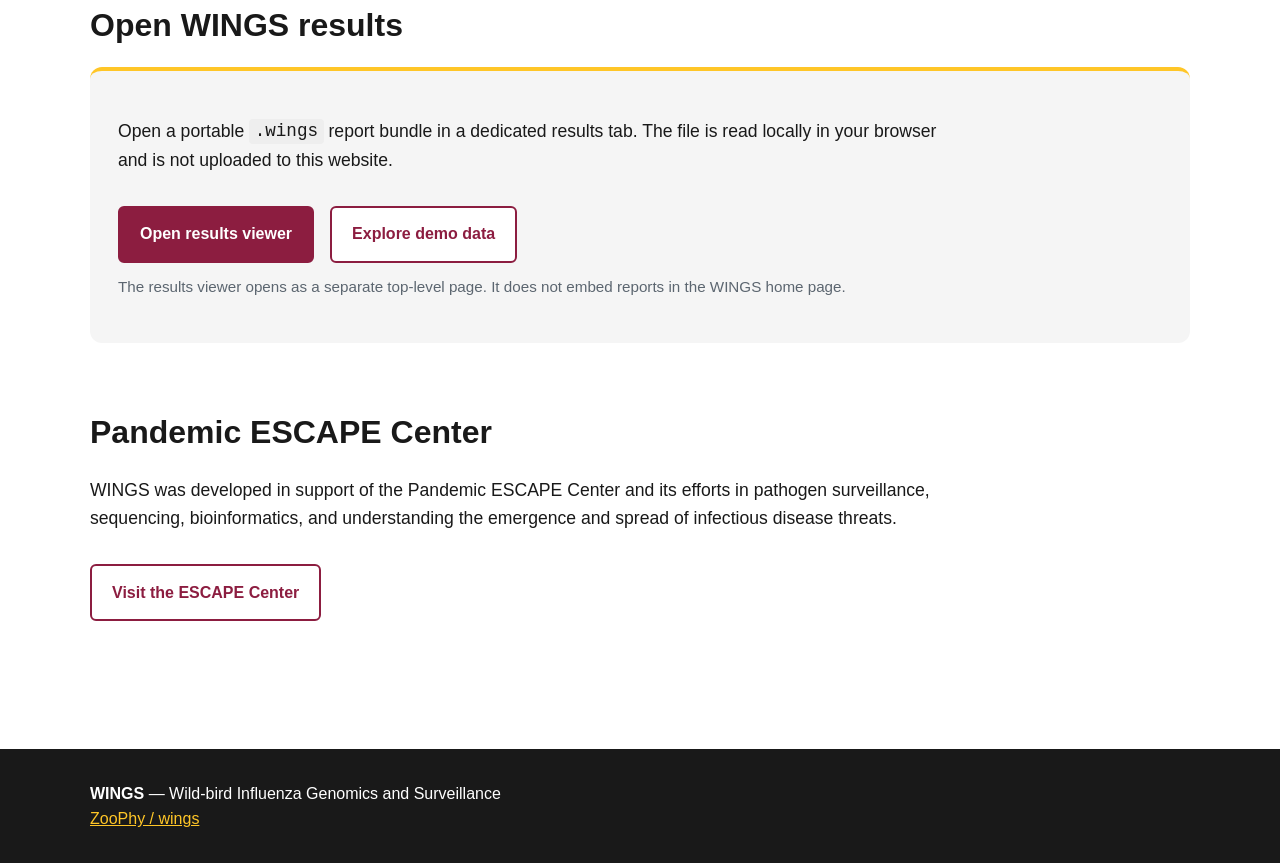
==== commit eb5f13f9: "Update website links for WINGS repository rename" ====
--- a/index.html
+++ b/index.html
@@ -347,7 +347,7 @@
 
         <a
           class="button button-secondary"
-          href="https://github.com/ZooPhy/avian-influenza-nanopore"
+          href="https://github.com/ZooPhy/wings"
         >
           View on GitHub
         </a>
@@ -466,8 +466,8 @@
   <div class="container">
     <strong>WINGS</strong> — Wild-bird Influenza Genomics and Surveillance
     <br>
-    <a href="https://github.com/ZooPhy/avian-influenza-nanopore">
-      ZooPhy / avian-influenza-nanopore
+    <a href="https://github.com/ZooPhy/wings">
+      ZooPhy / wings
     </a>
   </div>
 </footer>
